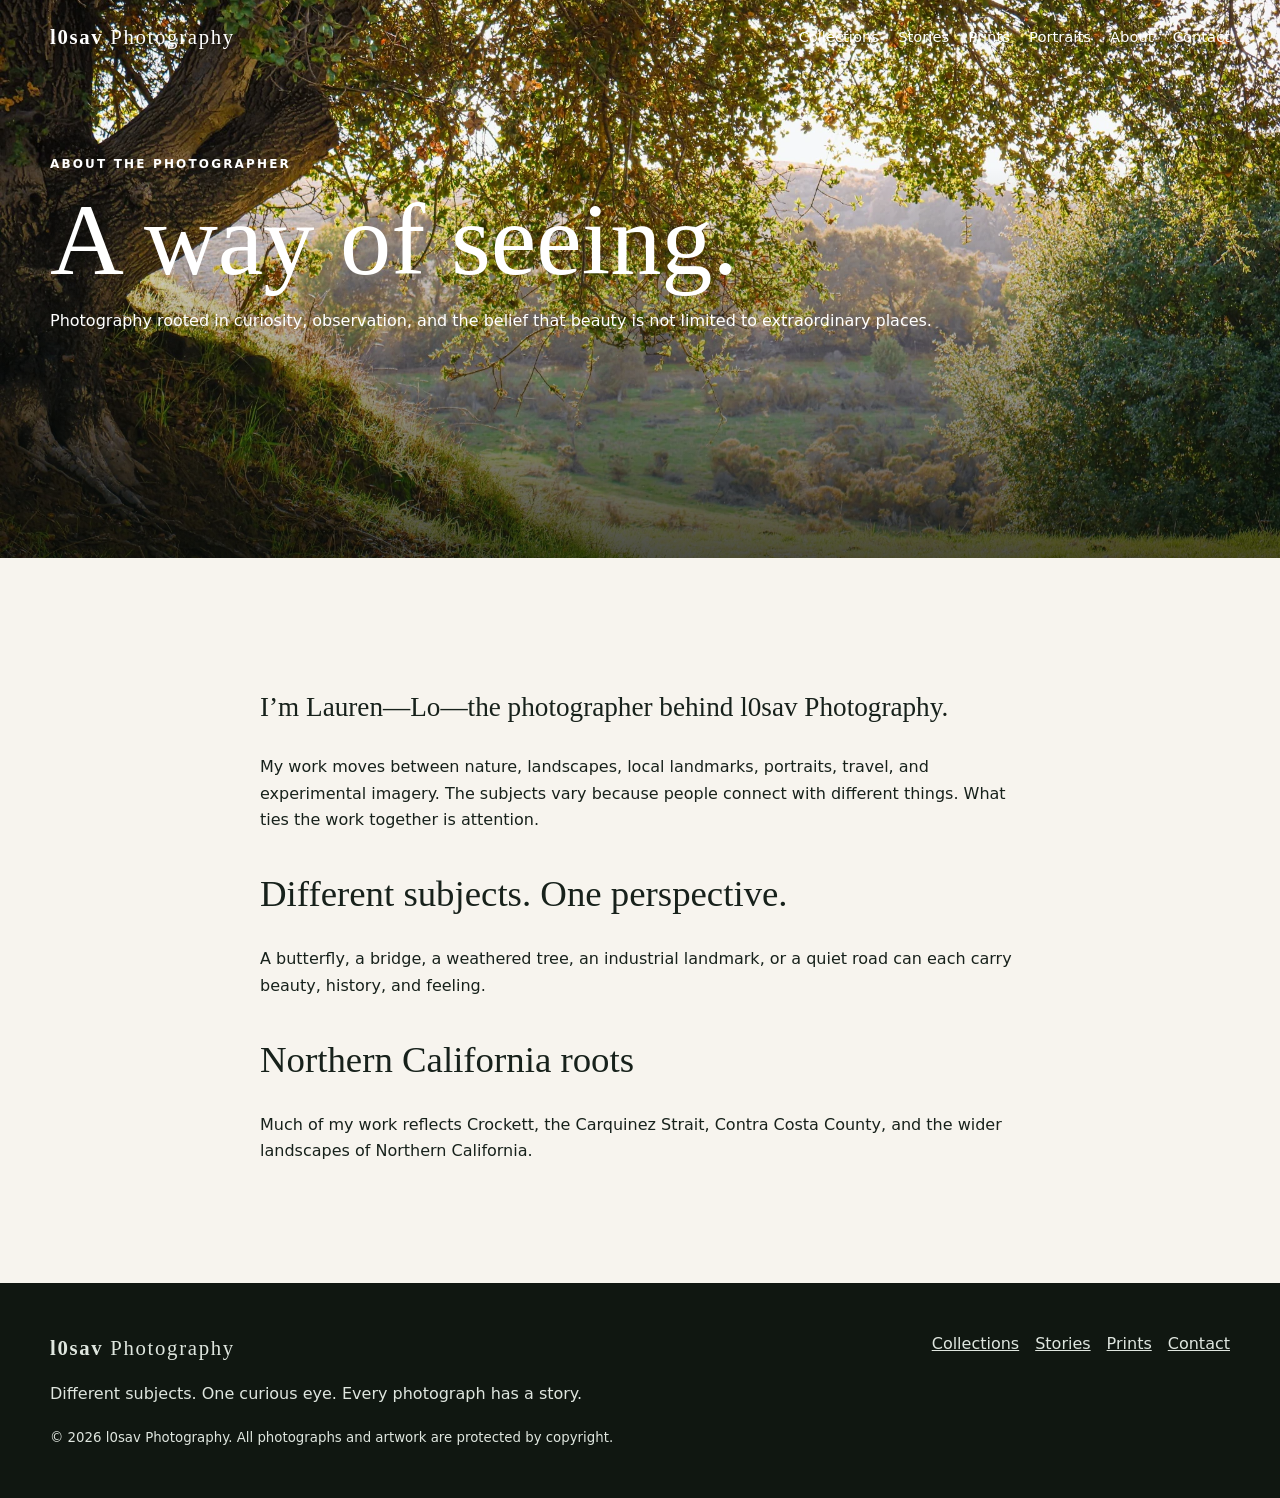
==== about.html @ 381ab1ba "Add files via upload" ====
<!doctype html><html lang="en"><head><meta charset="utf-8"><meta name="viewport" content="width=device-width,initial-scale=1"><title>About | l0sav Photography</title><meta name="description" content="About Lauren and the perspective behind l0sav Photography."><link rel="stylesheet" href="assets/css/style.css"></head><body><header class="site-header"><div class="container nav"><a class="brand" href="index.html"><strong>l0sav</strong> Photography</a><button class="menu-toggle" aria-expanded="false">Menu</button><nav class="nav-links"><a href="collections.html">Collections</a><a href="stories.html">Stories</a><a href="prints.html">Prints</a><a href="portraits.html">Portraits</a><a href="about.html">About</a><a href="contact.html">Contact</a></nav></div></header><main><section class="page-hero" style="background-image:url('assets/images/oak-meadow.webp')"><div class="container"><p class="eyebrow">About the photographer</p><h1>A way of seeing.</h1><p>Photography rooted in curiosity, observation, and the belief that beauty is not limited to extraordinary places.</p></div></section><section><article class="narrow prose reveal"><p class="lead">I’m Lauren—Lo—the photographer behind l0sav Photography.</p><p>My work moves between nature, landscapes, local landmarks, portraits, travel, and experimental imagery. The subjects vary because people connect with different things. What ties the work together is attention.</p><h2>Different subjects. One perspective.</h2><p>A butterfly, a bridge, a weathered tree, an industrial landmark, or a quiet road can each carry beauty, history, and feeling.</p><h2>Northern California roots</h2><p>Much of my work reflects Crockett, the Carquinez Strait, Contra Costa County, and the wider landscapes of Northern California.</p></article></section></main><footer class="site-footer"><div class="container footer-grid"><div><a class="brand" href="index.html"><strong>l0sav</strong> Photography</a><p>Different subjects. One curious eye. Every photograph has a story.</p><small>© 2026 l0sav Photography. All photographs and artwork are protected by copyright.</small></div><nav class="footer-links"><a href="collections.html">Collections</a><a href="stories.html">Stories</a><a href="prints.html">Prints</a><a href="contact.html">Contact</a></nav></div></footer><script src="assets/js/site.js"></script></body></html>
---- assets/css/style.css ----
:root{--ink:#17211b;--paper:#f7f4ee;--white:#fff;--forest:#284231;--muted:#687169;--serif:Georgia,"Times New Roman",serif;--sans:Inter,system-ui,sans-serif}*{box-sizing:border-box}html{scroll-behavior:smooth}body{margin:0;background:var(--paper);color:var(--ink);font-family:var(--sans);line-height:1.65}img{display:block;width:100%}a{color:inherit}.container{width:min(1180px,calc(100% - 2rem));margin:auto}.narrow{width:min(760px,calc(100% - 2rem));margin:auto}.site-header{position:fixed;inset:0 0 auto;z-index:30;color:#fff;transition:.25s}.site-header.scrolled{background:rgba(247,244,238,.95);color:var(--ink);box-shadow:0 1px 0 rgba(0,0,0,.12);backdrop-filter:blur(12px)}.nav{min-height:74px;display:flex;align-items:center;justify-content:space-between}.brand{text-decoration:none;font-family:var(--serif);font-size:1.3rem;letter-spacing:.08em}.nav-links{display:flex;gap:1.2rem}.nav-links a{text-decoration:none;font-size:.92rem}.menu-toggle{display:none}.hero{min-height:100svh;display:grid;align-items:end;color:white;background:linear-gradient(90deg,rgba(4,9,6,.68),rgba(4,9,6,.1)),url('../images/hero-butterfly.webp') 60% center/cover}.hero-content{padding:9rem 0 6rem;max-width:720px}.eyebrow{text-transform:uppercase;letter-spacing:.18em;font-size:.75rem;font-weight:700}.hero h1,.page-hero h1,.section-title{font-family:var(--serif);font-weight:500;line-height:1.03}.hero h1{font-size:clamp(3.4rem,8vw,7rem);margin:0}.hero p{font-size:clamp(1.05rem,2vw,1.35rem)}.button{display:inline-flex;padding:.8rem 1.15rem;border-radius:999px;text-decoration:none;font-weight:700;background:white;color:var(--ink);margin:.4rem .5rem .4rem 0}.button.secondary{background:transparent;color:white;border:1px solid rgba(255,255,255,.7)}.button.dark{background:var(--forest);color:white}section{padding:clamp(4rem,8vw,8rem) 0}.section-intro{display:grid;grid-template-columns:.8fr 1.2fr;gap:4rem}.section-title{font-size:clamp(2.4rem,5vw,4.8rem);margin:0}.lead{font-family:var(--serif);font-size:clamp(1.25rem,2.2vw,1.7rem);line-height:1.45}.muted{color:var(--muted)}.cards{display:grid;grid-template-columns:repeat(2,1fr);gap:1.2rem;margin-top:3rem}.card{position:relative;min-height:460px;overflow:hidden;border-radius:22px;color:white;text-decoration:none}.card img{height:100%;object-fit:cover;transition:.5s}.card:hover img{transform:scale(1.025)}.card:after{content:"";position:absolute;inset:0;background:linear-gradient(transparent 48%,rgba(5,10,7,.8))}.card-content{position:absolute;z-index:2;inset:auto 0 0;padding:1.5rem}.card h3{font:500 2rem var(--serif);margin:0}.story-feature{background:var(--forest);color:white}.story-layout{display:grid;grid-template-columns:1.1fr .9fr;gap:4rem;align-items:center}.story-image{overflow:hidden;border-radius:22px}.story-image img{aspect-ratio:4/3;object-fit:cover}.story-copy h2{font:500 clamp(2.8rem,5vw,5rem)/1.03 var(--serif);margin:.2rem 0 1rem}.mosaic{display:grid;grid-template-columns:1.2fr .8fr .8fr;grid-auto-rows:270px;gap:1rem;margin-top:3rem}.mosaic figure{margin:0;overflow:hidden;border-radius:18px}.mosaic figure:first-child{grid-row:span 2}.mosaic img{height:100%;object-fit:cover}.quote{text-align:center}.quote blockquote{font:500 clamp(2.2rem,5vw,5rem)/1.12 var(--serif);margin:auto;max-width:1000px}.cta{margin:0 auto 5rem;width:min(1180px,calc(100% - 2rem));border-radius:26px;padding:clamp(2rem,6vw,5rem);color:white;background:linear-gradient(90deg,rgba(10,20,14,.84),rgba(10,20,14,.25)),url('../images/forest-road.webp') center/cover}.cta h2{font:500 clamp(2.4rem,5vw,4.8rem)/1.05 var(--serif);margin:0;max-width:760px}.page-hero{min-height:62vh;display:grid;align-items:end;color:white;background-size:cover;background-position:center;position:relative}.page-hero:after{content:"";position:absolute;inset:0;background:linear-gradient(transparent 30%,rgba(5,10,7,.72))}.page-hero .container{position:relative;z-index:2;padding-bottom:4rem}.page-hero h1{font-size:clamp(3.5rem,8vw,7rem);margin:0}.collection-grid{display:grid;grid-template-columns:repeat(3,1fr);gap:1rem}.collection-grid figure{margin:0;border-radius:16px;overflow:hidden}.collection-grid img{aspect-ratio:4/3;height:100%;object-fit:cover}.prose h2{font:500 2.3rem/1.15 var(--serif);margin-top:2.5rem}.site-footer{background:#101711;color:#dfe6df;padding:3rem 0}.footer-grid{display:grid;grid-template-columns:1fr auto;gap:2rem}.footer-links{display:flex;gap:1rem;flex-wrap:wrap}.reveal{opacity:0;transform:translateY(22px);transition:.75s}.reveal.visible{opacity:1;transform:none}@media(max-width:820px){.menu-toggle{display:block;border:1px solid currentColor;background:transparent;color:inherit;border-radius:999px;padding:.5rem .75rem}.nav-links{display:none;position:absolute;top:66px;left:1rem;right:1rem;background:var(--paper);color:var(--ink);padding:1rem;border-radius:16px;flex-direction:column}.nav-links.open{display:flex}.section-intro,.story-layout{grid-template-columns:1fr;gap:2rem}.cards{grid-template-columns:1fr}.mosaic{grid-template-columns:1fr 1fr}.mosaic figure:first-child{grid-column:1/-1;grid-row:auto}.collection-grid{grid-template-columns:1fr 1fr}.footer-grid{grid-template-columns:1fr}}@media(max-width:560px){.mosaic,.collection-grid{grid-template-columns:1fr}.hero{background-position:64% center}}@media(prefers-reduced-motion:reduce){*{scroll-behavior:auto!important;transition:none!important}.reveal{opacity:1;transform:none}}
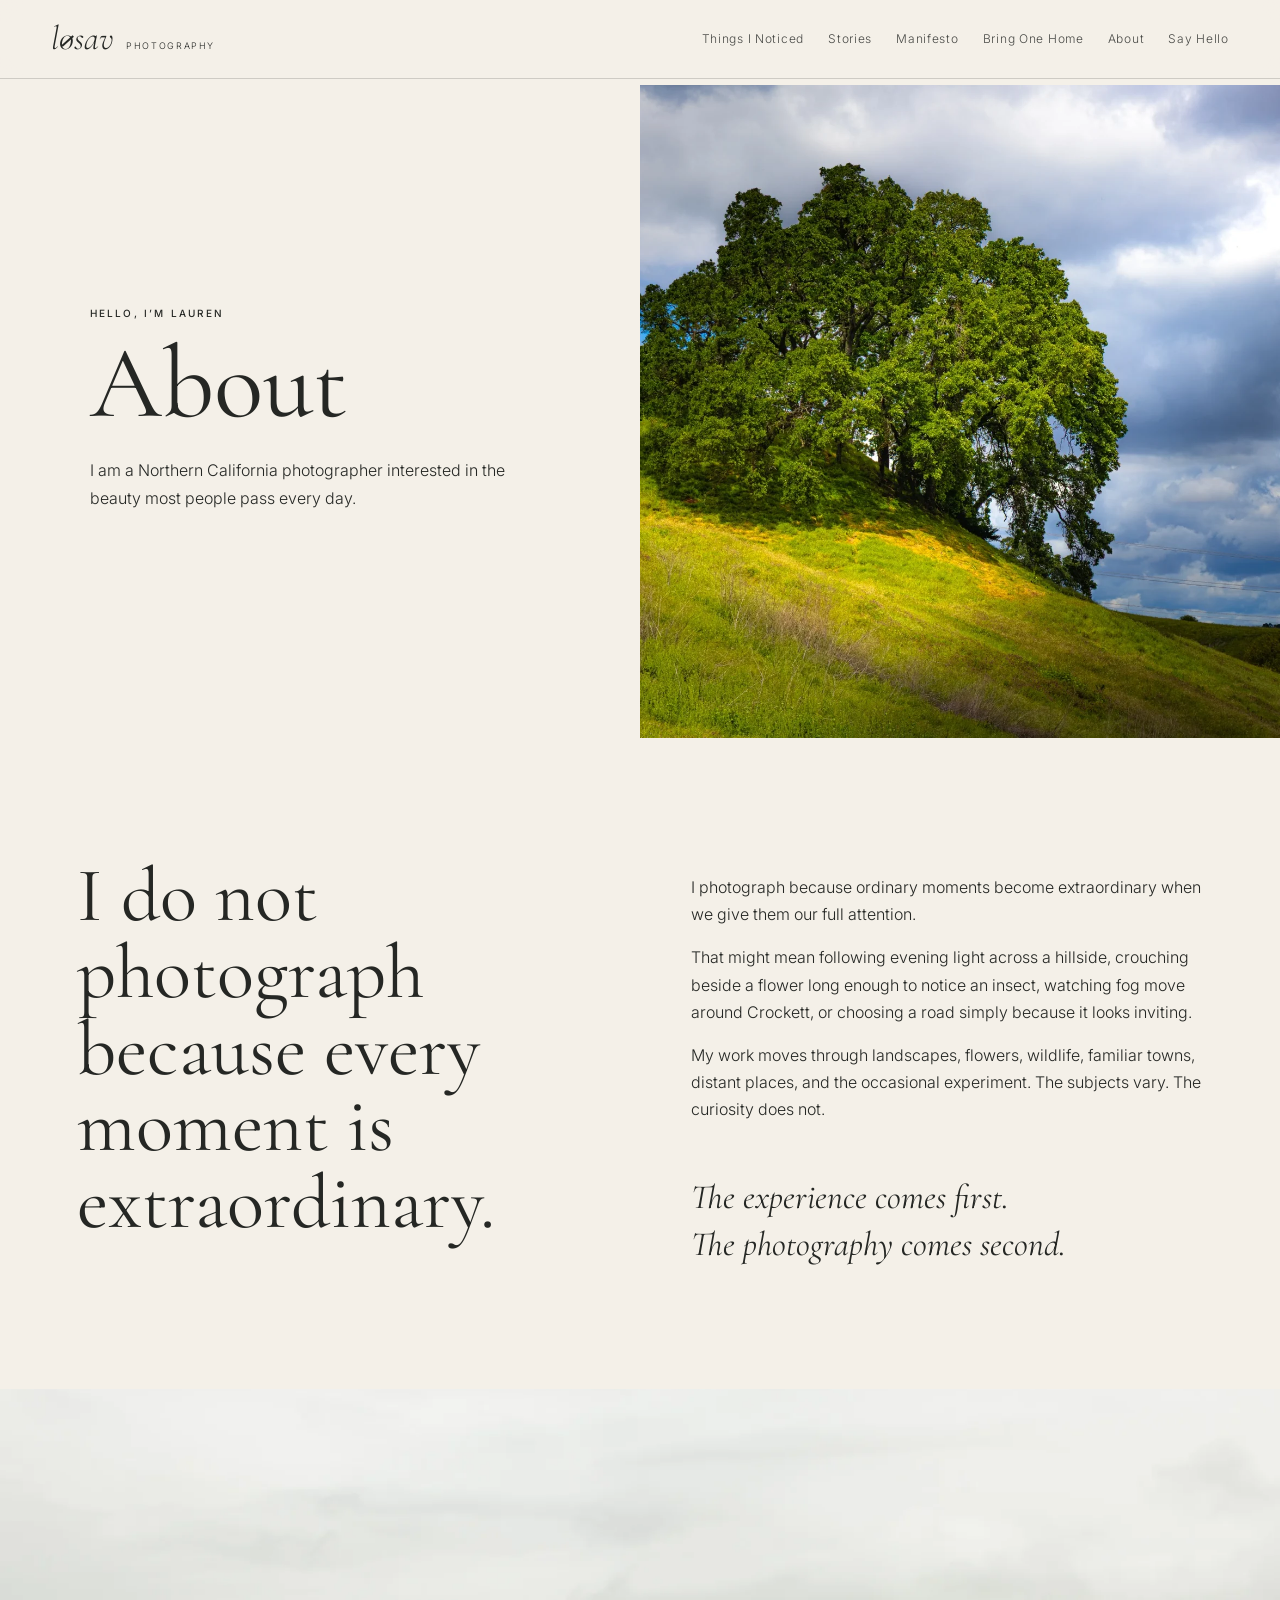
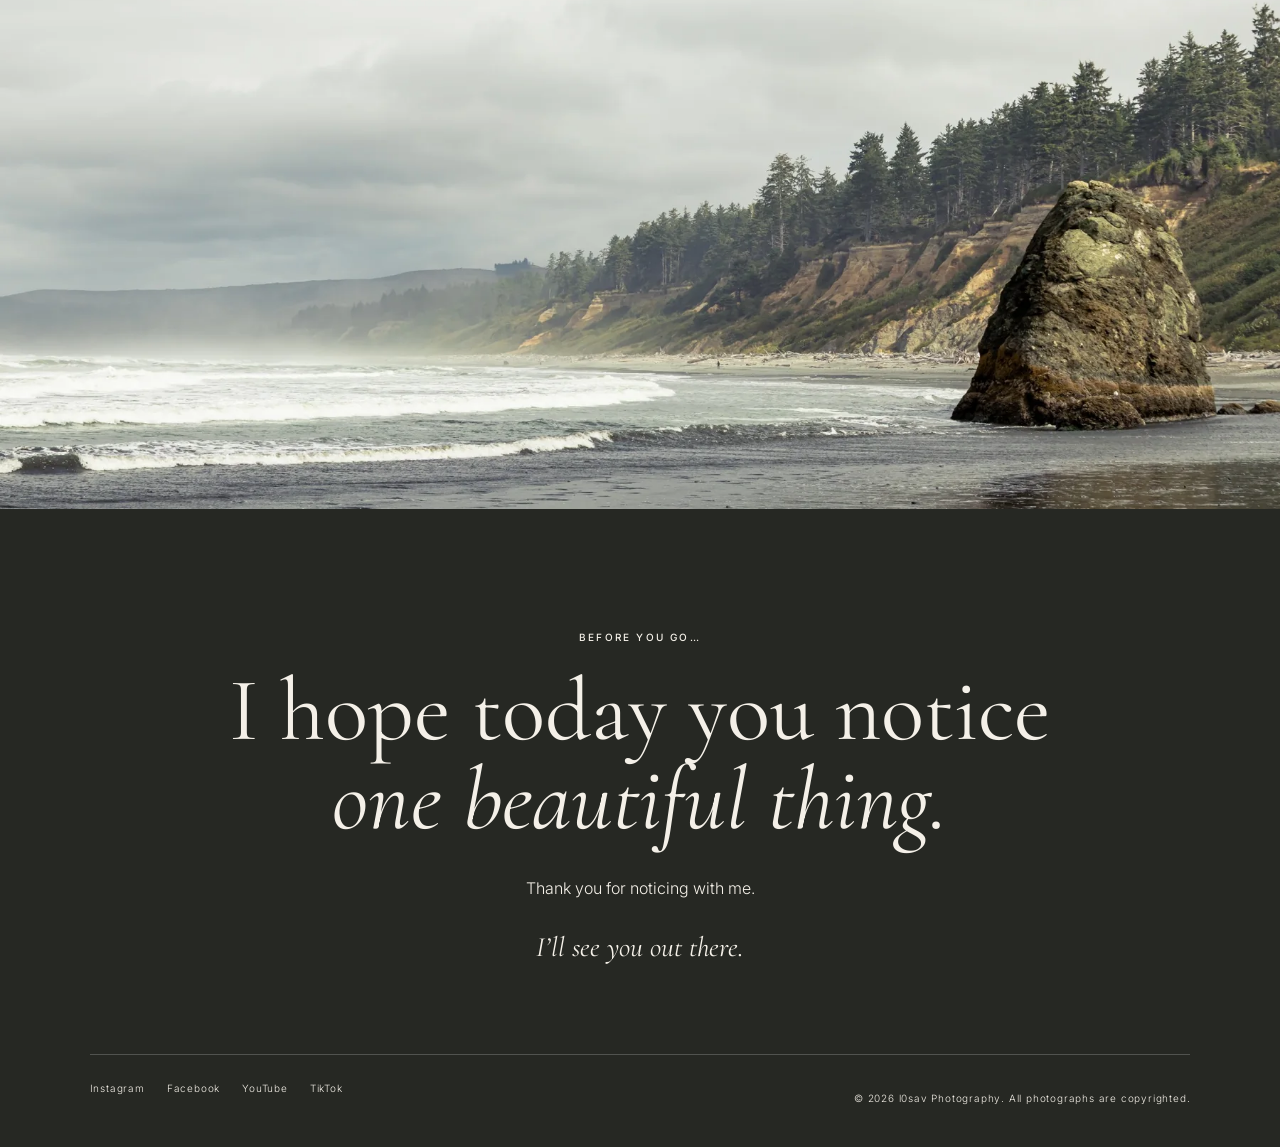
==== commit 80f2eb1a: "Version 2 — Quiet Wonder redesign" ====
--- a/about.html
+++ b/about.html
@@ -1 +1,78 @@
-<!doctype html><html lang="en"><head><meta charset="utf-8"><meta name="viewport" content="width=device-width,initial-scale=1"><title>About | l0sav Photography</title><meta name="description" content="About Lauren and the perspective behind l0sav Photography."><link rel="stylesheet" href="assets/css/style.css"></head><body><header class="site-header"><div class="container nav"><a class="brand" href="index.html"><strong>l0sav</strong> Photography</a><button class="menu-toggle" aria-expanded="false">Menu</button><nav class="nav-links"><a href="collections.html">Collections</a><a href="stories.html">Stories</a><a href="prints.html">Prints</a><a href="portraits.html">Portraits</a><a href="about.html">About</a><a href="contact.html">Contact</a></nav></div></header><main><section class="page-hero" style="background-image:url('assets/images/oak-meadow.webp')"><div class="container"><p class="eyebrow">About the photographer</p><h1>A way of seeing.</h1><p>Photography rooted in curiosity, observation, and the belief that beauty is not limited to extraordinary places.</p></div></section><section><article class="narrow prose reveal"><p class="lead">I’m Lauren—Lo—the photographer behind l0sav Photography.</p><p>My work moves between nature, landscapes, local landmarks, portraits, travel, and experimental imagery. The subjects vary because people connect with different things. What ties the work together is attention.</p><h2>Different subjects. One perspective.</h2><p>A butterfly, a bridge, a weathered tree, an industrial landmark, or a quiet road can each carry beauty, history, and feeling.</p><h2>Northern California roots</h2><p>Much of my work reflects Crockett, the Carquinez Strait, Contra Costa County, and the wider landscapes of Northern California.</p></article></section></main><footer class="site-footer"><div class="container footer-grid"><div><a class="brand" href="index.html"><strong>l0sav</strong> Photography</a><p>Different subjects. One curious eye. Every photograph has a story.</p><small>© 2026 l0sav Photography. All photographs and artwork are protected by copyright.</small></div><nav class="footer-links"><a href="collections.html">Collections</a><a href="stories.html">Stories</a><a href="prints.html">Prints</a><a href="contact.html">Contact</a></nav></div></footer><script src="assets/js/site.js"></script></body></html>+<!doctype html>
+<html lang="en">
+<head>
+  <meta charset="utf-8">
+  <meta name="viewport" content="width=device-width, initial-scale=1">
+  <title>About Lauren | l0sav Photography</title>
+  <meta name="description" content="About Northern California photographer Lauren Savignano and the philosophy behind l0sav Photography.">
+  <meta name="theme-color" content="#f4f0e8">
+  <link rel="stylesheet" href="assets/style.css">
+  <script defer src="assets/site.js"></script>
+</head>
+<body class="">
+
+<header class="site-header" data-header>
+  <a class="brand" href="index.html" aria-label="l0sav Photography home">
+    <span class="brand-mark">l<span class="zero">0</span>sav</span>
+    <span class="brand-sub">Photography</span>
+  </a>
+  <button class="menu-button" data-menu-button aria-label="Open navigation" aria-expanded="false">
+    <span></span><span></span>
+  </button>
+  <nav class="site-nav" data-menu>
+    <a href="things.html">Things I Noticed</a>
+    <a href="stories.html">Stories</a>
+    <a href="manifesto.html">Manifesto</a>
+    <a href="prints.html">Bring One Home</a>
+    <a href="about.html">About</a>
+    <a href="contact.html">Say Hello</a>
+  </nav>
+</header>
+
+<main>
+
+<section class="page-hero">
+  <div>
+    <p class="eyebrow">Hello, I’m Lauren</p>
+    <h1>About</h1>
+    <p>I am a Northern California photographer interested in the beauty most people pass every day.</p>
+  </div>
+  <img src="assets/images/oak-hillside.webp" alt="A large green oak tree on a California hillside">
+</section>
+<section class="about-copy section-pad reveal">
+  <div>
+    <h2>I do not photograph because every moment is extraordinary.</h2>
+  </div>
+  <div>
+    <p>I photograph because ordinary moments become extraordinary when we give them our full attention.</p>
+    <p>That might mean following evening light across a hillside, crouching beside a flower long enough to notice an insect, watching fog move around Crockett, or choosing a road simply because it looks inviting.</p>
+    <p>My work moves through landscapes, flowers, wildlife, familiar towns, distant places, and the occasional experiment. The subjects vary. The curiosity does not.</p>
+    <blockquote>The experience comes first.<br>The photography comes second.</blockquote>
+  </div>
+</section>
+<section class="wide-image reveal">
+  <img src="assets/images/quiet-coast.webp" alt="A quiet gray coastline with a solitary sea stack">
+</section>
+
+</main>
+
+<footer class="site-footer">
+  <div class="footer-invitation">
+    <p class="eyebrow">Before you go…</p>
+    <h2>I hope today you notice<br><em>one beautiful thing.</em></h2>
+    <p>Thank you for noticing with me.</p>
+    <p class="farewell">I’ll see you out there.</p>
+  </div>
+  <div class="footer-meta">
+    <div class="social-links" aria-label="Social media">
+      <a href="https://www.instagram.com/l0sav" target="_blank" rel="noopener">Instagram</a>
+      <a href="https://www.facebook.com/profile.php?id=100092620043618" target="_blank" rel="noopener">Facebook</a>
+      <a href="https://www.youtube.com/@l0sav" target="_blank" rel="noopener">YouTube</a>
+      <a href="https://www.tiktok.com/@l0_sav" target="_blank" rel="noopener">TikTok</a>
+    </div>
+    <p>© 2026 l0sav Photography. All photographs are copyrighted.</p>
+  </div>
+</footer>
+
+</body>
+</html>
--- a/assets/style.css
+++ b/assets/style.css
@@ -0,0 +1,34 @@
+
+@import url('https://fonts.googleapis.com/css2?family=Cormorant+Garamond:ital,wght@0,400;0,500;1,400&family=Inter:wght@300;400;500&display=swap');
+
+:root{
+  --paper:#f4f0e8; --ink:#252724; --muted:#6d706a; --line:rgba(37,39,36,.18);
+  --serif:"Cormorant Garamond",Georgia,serif; --sans:"Inter",Arial,sans-serif;
+}
+*{box-sizing:border-box} html{scroll-behavior:smooth} body{margin:0;background:var(--paper);color:var(--ink);font-family:var(--sans);font-weight:300;line-height:1.7}
+img{display:block;width:100%;height:auto} a{color:inherit;text-decoration:none} main{overflow:hidden}
+.site-header{position:fixed;z-index:20;top:0;left:0;width:100%;display:flex;align-items:center;justify-content:space-between;padding:22px 4vw;color:#fff;transition:.4s ease}
+.site-header.scrolled,.body-light .site-header{background:rgba(244,240,232,.94);color:var(--ink);backdrop-filter:blur(12px);box-shadow:0 1px 0 var(--line)}
+.brand{display:flex;align-items:baseline;gap:12px;z-index:2}.brand-mark{font-family:var(--serif);font-style:italic;font-size:34px;line-height:1}.brand-sub{text-transform:uppercase;letter-spacing:.18em;font-size:9px}
+.zero{position:relative;display:inline-block}.zero:after{content:"";position:absolute;left:1px;right:-1px;top:52%;height:1.5px;background:currentColor;transform:rotate(-42deg);transform-origin:center}
+.site-nav{display:flex;gap:24px;font-size:12px;letter-spacing:.06em}.site-nav a{opacity:.82}.site-nav a:hover{opacity:1}
+.menu-button{display:none;background:none;border:0;color:inherit;width:40px;height:40px;z-index:3}.menu-button span{display:block;height:1px;background:currentColor;margin:7px 0}
+.hero{height:100svh;min-height:680px;position:relative;color:#fff}.hero>img{height:100%;object-fit:cover}.hero-shade{position:absolute;inset:0;background:linear-gradient(90deg,rgba(0,0,0,.46),rgba(0,0,0,.08) 65%),linear-gradient(0deg,rgba(0,0,0,.30),transparent 45%)}
+.hero-copy{position:absolute;left:7vw;bottom:10vh;max-width:900px}.arrival,.eyebrow{text-transform:uppercase;letter-spacing:.22em;font-size:10px;font-weight:500}.hero h1{font:400 clamp(50px,7vw,104px)/.95 var(--serif);margin:20px 0 38px}.hero h1 span{display:block}.hero h1 span+span{font-style:italic;margin-left:8vw}
+.text-link{display:inline-flex;gap:14px;align-items:center;border-bottom:1px solid currentColor;padding-bottom:6px;font-size:12px;letter-spacing:.08em}.text-link.light{color:#fff}
+.section-pad{padding:120px max(6vw,24px)}.intro{max-width:980px;margin:auto;text-align:center}.intro h2,.home-contact h2,.season h2,.print-info h2,.local-events h2{font:400 clamp(44px,6vw,78px)/1 var(--serif);margin:18px 0}.lead{font:italic 400 26px/1.5 var(--serif)}
+.intro>p:last-child{max-width:710px;margin:30px auto 0}
+.feature-grid{display:grid;grid-template-columns:1.25fr 1fr;grid-template-rows:400px 400px;gap:18px}.feature-card{position:relative;overflow:hidden}.feature-card.tall{grid-row:1/3}.feature-card img{height:100%;object-fit:cover;transition:transform 1s ease}.feature-card:hover img{transform:scale(1.025)}.feature-card:after{content:"";position:absolute;inset:0;background:linear-gradient(0deg,rgba(0,0,0,.52),transparent 55%)}.feature-label{position:absolute;z-index:1;left:28px;bottom:25px;color:#fff;font:400 32px/1.05 var(--serif)}.feature-label small{font:500 9px/1 var(--sans);letter-spacing:.2em;text-transform:uppercase;display:block;margin-bottom:10px}
+.season{display:grid;grid-template-columns:1fr 1fr;gap:7vw;align-items:center}.season img{aspect-ratio:4/5;object-fit:cover}.philosophy-strip{padding:150px 7vw;background:#262823;color:#f4f0e8;text-align:center}.philosophy-strip blockquote{font:400 clamp(48px,7vw,92px)/1.05 var(--serif);margin:0}.philosophy-strip em{font-weight:400}.home-contact{text-align:center;max-width:1050px;margin:auto}.button-row{display:flex;justify-content:center;gap:12px;margin-top:35px}.button{display:inline-block;background:var(--ink);color:var(--paper);padding:14px 22px;font-size:11px;letter-spacing:.11em;text-transform:uppercase;border:1px solid var(--ink)}.button.ghost{background:transparent;color:var(--ink)}
+.page-hero{min-height:82svh;display:grid;grid-template-columns:1fr 1fr;padding-top:85px}.page-hero>div{padding:10vw 7vw;align-self:center}.page-hero>img{height:100%;object-fit:cover}.page-hero h1,.manifesto-hero h1,.contact-intro h1{font:400 clamp(64px,8vw,118px)/.85 var(--serif);margin:18px 0 30px}.page-hero p{max-width:600px}.page-hero.compact{display:block;min-height:auto;padding:190px 7vw 70px}.page-hero.compact>div{padding:0;max-width:900px}
+.masonry{columns:3 320px;column-gap:18px}.photo-card{break-inside:avoid;margin:0 0 30px}.photo-card img{max-height:720px;object-fit:cover}.photo-card figcaption{padding:15px 0 10px;display:flex;justify-content:space-between;gap:20px;border-bottom:1px solid var(--line)}.photo-card strong{font:500 24px var(--serif)}.photo-card span{font-size:11px;color:var(--muted);max-width:180px}
+.story-list{display:flex;flex-direction:column;gap:130px}.story{display:grid;grid-template-columns:1.25fr 1fr;gap:7vw;align-items:center}.story.reverse{grid-template-columns:1fr 1.25fr}.story.reverse img{order:2}.story h2{font:400 clamp(42px,5vw,70px)/1 var(--serif);margin:15px 0}.story img{max-height:700px;object-fit:cover}
+.manifesto-hero{height:72svh;position:relative;color:#fff}.manifesto-hero img{height:100%;object-fit:cover}.manifesto-hero:after{content:"";position:absolute;inset:0;background:rgba(0,0,0,.35)}.manifesto-hero>div{position:absolute;z-index:1;left:7vw;bottom:9vh}.manifesto-copy{max-width:850px;margin:auto}.manifesto-copy p{font:400 30px/1.45 var(--serif);margin:0 0 34px}.manifesto-copy .dropcap:first-letter{font-size:110px;float:left;line-height:.72;margin:16px 12px 0 0}.manifesto-copy blockquote{font:italic 400 48px/1.2 var(--serif);text-align:center;margin:100px 0 0}.gentle{background:#dfe3d7}.gentle ul{list-style:none;padding:0;margin:40px 0 0;max-width:900px}.gentle li{font:400 clamp(30px,4vw,55px)/1.3 var(--serif);padding:18px 0;border-bottom:1px solid var(--line)}
+.print-info,.about-copy{display:grid;grid-template-columns:1fr 1fr;gap:8vw}.print-triptych{display:grid;grid-template-columns:1fr 1fr 1fr;gap:15px}.print-triptych img{height:500px;object-fit:cover}.local-events{max-width:1000px}
+.about-copy h2{font:400 clamp(46px,6vw,82px)/1 var(--serif);margin:0}.about-copy blockquote{font:italic 400 34px/1.4 var(--serif);margin:50px 0 0}.wide-image img{height:80svh;object-fit:cover}
+.contact-page{padding-top:190px;display:grid;grid-template-columns:1.2fr .8fr;gap:8vw}.contact-intro{grid-column:1}.email-link{font:400 clamp(25px,4vw,48px) var(--serif);border-bottom:1px solid}.contact-photo{grid-column:2;grid-row:1/3}.contact-photo img{height:800px;object-fit:cover}.contact-social{max-width:760px}.contact-social a{display:flex;justify-content:space-between;font:400 30px var(--serif);padding:18px 0;border-bottom:1px solid var(--line)}
+.site-footer{background:#262823;color:#f4f0e8;padding:110px 7vw 30px}.footer-invitation{text-align:center}.footer-invitation h2{font:400 clamp(48px,7vw,92px)/1 var(--serif);margin:20px 0 30px}.farewell{font:italic 400 28px var(--serif)}.footer-meta{border-top:1px solid rgba(255,255,255,.2);margin-top:90px;padding-top:25px;display:flex;justify-content:space-between;gap:30px;font-size:10px;letter-spacing:.08em}.social-links{display:flex;gap:22px}
+.reveal{opacity:0;transform:translateY(24px);transition:opacity .9s ease,transform .9s ease}.reveal.visible{opacity:1;transform:none}
+@media(max-width:900px){
+ .site-header{padding:18px 20px}.menu-button{display:block}.site-nav{position:fixed;inset:0;background:var(--paper);color:var(--ink);display:flex;flex-direction:column;justify-content:center;align-items:center;font:400 36px var(--serif);transform:translateY(-100%);transition:.45s ease}.site-nav.open{transform:none}.feature-grid,.season,.page-hero,.story,.story.reverse,.print-info,.about-copy,.contact-page{grid-template-columns:1fr}.feature-grid{grid-template-rows:520px 350px 350px}.feature-card.tall{grid-row:auto}.page-hero>div{padding:145px 24px 80px}.page-hero>img{height:65svh}.story.reverse img{order:0}.section-pad{padding:85px 24px}.print-triptych{grid-template-columns:1fr}.print-triptych img{height:420px}.contact-photo{grid-column:auto;grid-row:auto}.contact-photo img{height:550px}.footer-meta{flex-direction:column}.hero-copy{left:24px;right:24px}.hero h1 span+span{margin-left:0}.masonry{columns:1}.photo-card figcaption{display:block}.photo-card span{display:block;margin-top:6px;max-width:none}
+}
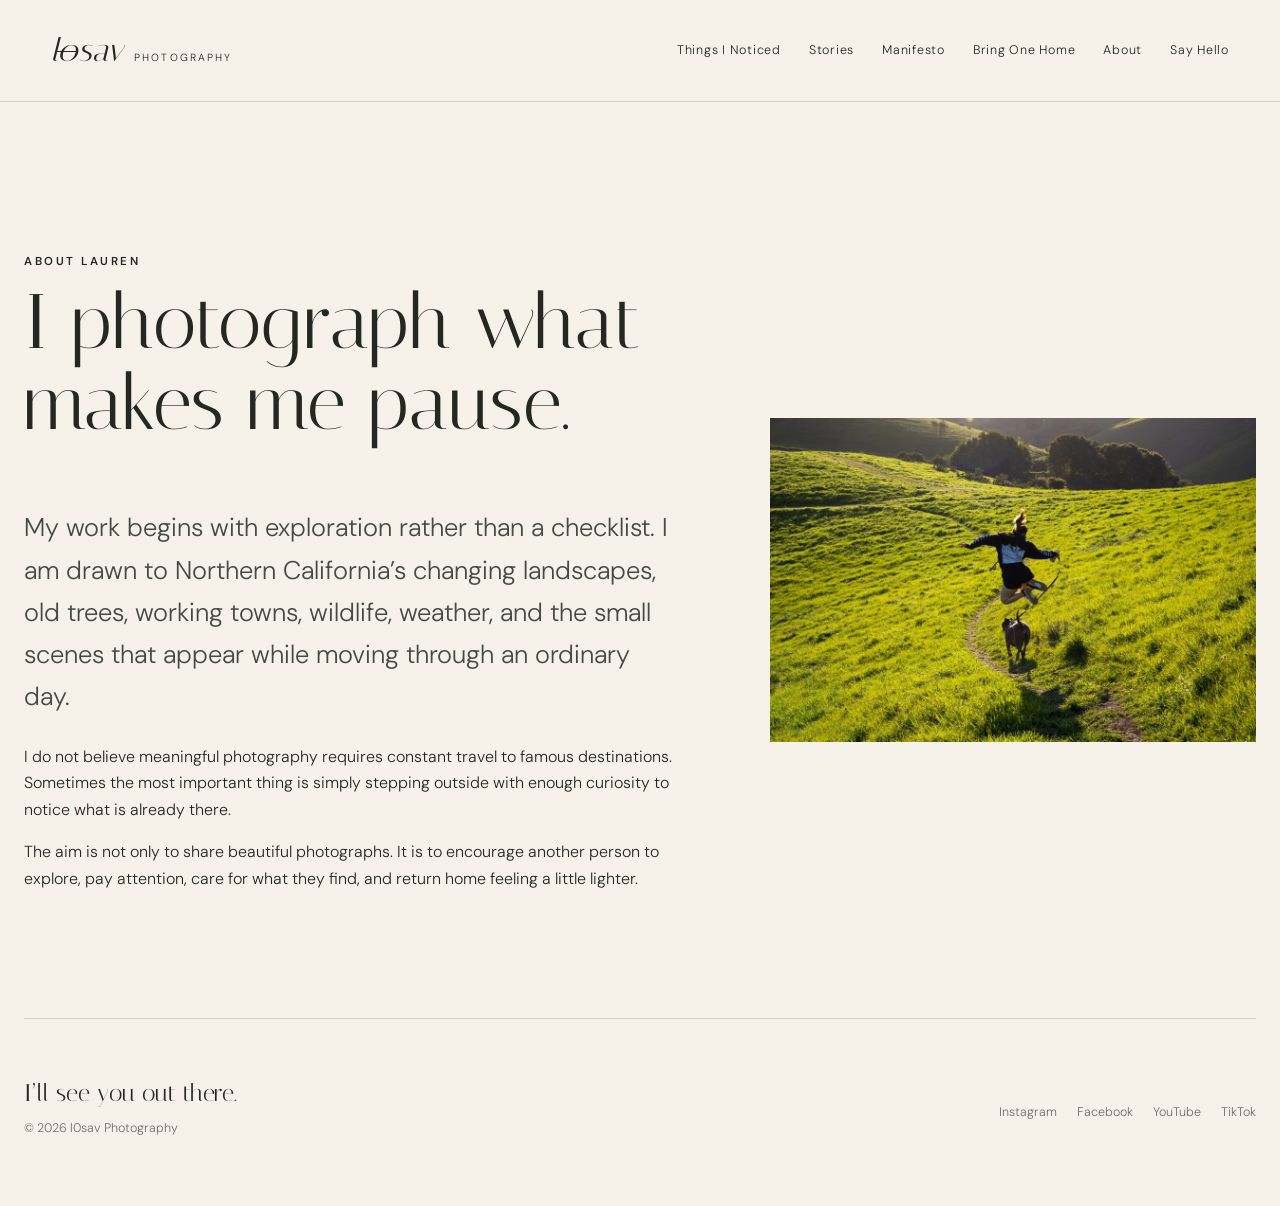
==== commit 9ce25c3c: "Edition One — The Art of Noticing" ====
--- a/about.html
+++ b/about.html
@@ -4,12 +4,26 @@
   <meta charset="utf-8">
   <meta name="viewport" content="width=device-width, initial-scale=1">
   <title>About Lauren | l0sav Photography</title>
-  <meta name="description" content="About Northern California photographer Lauren Savignano and the philosophy behind l0sav Photography.">
-  <meta name="theme-color" content="#f4f0e8">
+  <meta name="description" content="Meet Lauren, the photographer behind l0sav Photography and The Art of Noticing.">
+  <meta name="theme-color" content="#f5f1e9">
+  <link rel="canonical" href="https://l0sav-photography.pages.dev/about.html">
+  <meta property="og:title" content="About Lauren | l0sav Photography">
+  <meta property="og:description" content="Meet Lauren, the photographer behind l0sav Photography and The Art of Noticing.">
+  <meta property="og:type" content="website">
+  <meta property="og:url" content="https://l0sav-photography.pages.dev/about.html">
+  <meta property="og:image" content="https://l0sav-photography.pages.dev/assets/images/hero-fog-bridge.webp">
   <link rel="stylesheet" href="assets/style.css">
+  <!-- Google tag (gtag.js) -->
+<script async src="https://www.googletagmanager.com/gtag/js?id=G-Z0NKE904WG"></script>
+<script>
+  window.dataLayer = window.dataLayer || [];
+  function gtag(){dataLayer.push(arguments);}
+  gtag('js', new Date());
+  gtag('config', 'G-Z0NKE904WG');
+</script>
   <script defer src="assets/site.js"></script>
 </head>
-<body class="">
+<body>
 
 <header class="site-header" data-header>
   <a class="brand" href="index.html" aria-label="l0sav Photography home">
@@ -19,7 +33,7 @@
   <button class="menu-button" data-menu-button aria-label="Open navigation" aria-expanded="false">
     <span></span><span></span>
   </button>
-  <nav class="site-nav" data-menu>
+  <nav class="site-nav" data-menu aria-label="Primary navigation">
     <a href="things.html">Things I Noticed</a>
     <a href="stories.html">Stories</a>
     <a href="manifesto.html">Manifesto</a>
@@ -30,49 +44,23 @@
 </header>
 
 <main>
-
-<section class="page-hero">
-  <div>
-    <p class="eyebrow">Hello, I’m Lauren</p>
-    <h1>About</h1>
-    <p>I am a Northern California photographer interested in the beauty most people pass every day.</p>
-  </div>
-  <img src="assets/images/oak-hillside.webp" alt="A large green oak tree on a California hillside">
+<section class="about-grid section-pad">
+ <div><p class="eyebrow">About Lauren</p><h1>I photograph what makes me pause.</h1><p class="lead">My work begins with exploration rather than a checklist. I am drawn to Northern California’s changing landscapes, old trees, working towns, wildlife, weather, and the small scenes that appear while moving through an ordinary day.</p><p>I do not believe meaningful photography requires constant travel to famous destinations. Sometimes the most important thing is simply stepping outside with enough curiosity to notice what is already there.</p><p>The aim is not only to share beautiful photographs. It is to encourage another person to explore, pay attention, care for what they find, and return home feeling a little lighter.</p></div>
+ <img src="assets/images/jumping-hills.webp" alt="A person joyfully jumping on a sunlit green trail with a dog">
 </section>
-<section class="about-copy section-pad reveal">
-  <div>
-    <h2>I do not photograph because every moment is extraordinary.</h2>
-  </div>
-  <div>
-    <p>I photograph because ordinary moments become extraordinary when we give them our full attention.</p>
-    <p>That might mean following evening light across a hillside, crouching beside a flower long enough to notice an insect, watching fog move around Crockett, or choosing a road simply because it looks inviting.</p>
-    <p>My work moves through landscapes, flowers, wildlife, familiar towns, distant places, and the occasional experiment. The subjects vary. The curiosity does not.</p>
-    <blockquote>The experience comes first.<br>The photography comes second.</blockquote>
-  </div>
-</section>
-<section class="wide-image reveal">
-  <img src="assets/images/quiet-coast.webp" alt="A quiet gray coastline with a solitary sea stack">
-</section>
-
 </main>
 
 <footer class="site-footer">
-  <div class="footer-invitation">
-    <p class="eyebrow">Before you go…</p>
-    <h2>I hope today you notice<br><em>one beautiful thing.</em></h2>
-    <p>Thank you for noticing with me.</p>
-    <p class="farewell">I’ll see you out there.</p>
+  <div>
+    <p class="footer-signoff">I’ll see you out there.</p>
+    <p>© 2026 l0sav Photography</p>
   </div>
-  <div class="footer-meta">
-    <div class="social-links" aria-label="Social media">
-      <a href="https://www.instagram.com/l0sav" target="_blank" rel="noopener">Instagram</a>
-      <a href="https://www.facebook.com/profile.php?id=100092620043618" target="_blank" rel="noopener">Facebook</a>
-      <a href="https://www.youtube.com/@l0sav" target="_blank" rel="noopener">YouTube</a>
-      <a href="https://www.tiktok.com/@l0_sav" target="_blank" rel="noopener">TikTok</a>
-    </div>
-    <p>© 2026 l0sav Photography. All photographs are copyrighted.</p>
+  <div class="socials" aria-label="Social media">
+    <a href="https://www.instagram.com/l0sav" target="_blank" rel="noopener">Instagram</a>
+    <a href="https://www.facebook.com/profile.php?id=100092620043618" target="_blank" rel="noopener">Facebook</a>
+    <a href="https://www.youtube.com/@l0sav" target="_blank" rel="noopener">YouTube</a>
+    <a href="https://www.tiktok.com/@l0_sav" target="_blank" rel="noopener">TikTok</a>
   </div>
 </footer>
 
-</body>
-</html>+</body></html>
--- a/assets/style.css
+++ b/assets/style.css
@@ -1,34 +1,12 @@
 
-@import url('https://fonts.googleapis.com/css2?family=Cormorant+Garamond:ital,wght@0,400;0,500;1,400&family=Inter:wght@300;400;500&display=swap');
+@import url('https://fonts.googleapis.com/css2?family=DM+Sans:wght@300;400;500;600&family=Italiana&display=swap');
 
-:root{
-  --paper:#f4f0e8; --ink:#252724; --muted:#6d706a; --line:rgba(37,39,36,.18);
-  --serif:"Cormorant Garamond",Georgia,serif; --sans:"Inter",Arial,sans-serif;
+:root{--paper:#f6f2ea;--ink:#242722;--muted:#6d716a;--line:rgba(36,39,34,.16);--max:1380px}
+*{box-sizing:border-box}html{scroll-behavior:smooth}body{margin:0;background:var(--paper);color:var(--ink);font-family:"DM Sans",sans-serif;font-weight:300;line-height:1.65}img{display:block;width:100%}a{color:inherit;text-decoration:none}h1,h2,h3,p{margin-top:0}h1,h2,h3{font-family:"Italiana",serif;font-weight:400;line-height:1.05}h1{font-size:clamp(3.4rem,8vw,8rem)}h2{font-size:clamp(2.3rem,5vw,5rem)}h3{font-size:clamp(1.5rem,2.5vw,2.5rem)}.section-pad{width:min(var(--max),calc(100% - 48px));margin:auto;padding:110px 0}.eyebrow,.arrival{font-size:.72rem;font-weight:600;letter-spacing:.22em;text-transform:uppercase}.lead{font-size:clamp(1.25rem,2vw,1.75rem);max-width:850px;color:#454a43}.site-header{position:fixed;z-index:30;top:0;left:0;width:100%;display:flex;align-items:center;justify-content:space-between;padding:24px 4vw;color:#fff;transition:.3s}.site-header.scrolled,.site-header.menu-open{background:rgba(246,242,234,.96);color:var(--ink);box-shadow:0 1px 0 var(--line);backdrop-filter:blur(12px)}body:not(.home) .site-header{position:sticky;background:var(--paper);color:var(--ink);border-bottom:1px solid var(--line)}.brand{display:flex;align-items:baseline;gap:12px}.brand-mark{font-family:"Italiana",serif;font-size:2rem;font-style:italic}.zero{text-decoration:line-through;text-decoration-thickness:1px}.brand-sub{font-size:.65rem;letter-spacing:.2em;text-transform:uppercase}.site-nav{display:flex;gap:28px;font-size:.78rem;letter-spacing:.06em}.site-nav a{position:relative}.site-nav a:after{content:"";position:absolute;left:0;right:100%;bottom:-6px;height:1px;background:currentColor;transition:.25s}.site-nav a:hover:after{right:0}.menu-button{display:none;border:0;background:none;color:inherit;width:40px;height:40px;padding:8px}.menu-button span{display:block;height:1px;background:currentColor;margin:8px 0}.hero{position:relative;height:100svh;min-height:700px;overflow:hidden;color:#fff}.hero>img{height:100%;object-fit:cover}.hero-shade{position:absolute;inset:0;background:linear-gradient(90deg,rgba(10,16,19,.62),rgba(10,16,19,.1) 62%,rgba(10,16,19,.22))}.hero-copy{position:absolute;left:6vw;bottom:9vh;max-width:980px}.hero-copy h1{font-size:clamp(3.2rem,7vw,7.2rem);margin:20px 0 40px}.hero-copy h1 span{display:block}.hero-copy h1 span+span{margin-left:8vw;font-style:italic}.text-link{display:inline-flex;gap:18px;align-items:center;border-bottom:1px solid;padding-bottom:8px;font-size:.82rem;letter-spacing:.08em}.intro{text-align:center}.intro h2{max-width:1000px;margin:0 auto 30px}.intro .lead{margin:auto}.feature-grid{display:grid;grid-template-columns:1fr 1fr;gap:36px}.feature-card{background:#fff;overflow:hidden}.feature-card img{height:570px;object-fit:cover;transition:transform .7s cubic-bezier(.2,.7,.2,1)}.feature-card:hover img{transform:scale(1.045)}.feature-card div{padding:36px}.feature-card h3{margin:8px 0 12px}.wide-story{display:grid;grid-template-columns:1.2fr .8fr;min-height:760px;background:#ded8cc}.wide-story>img{height:100%;object-fit:cover}.wide-story-copy{padding:8vw 6vw;align-self:center}.wide-story-copy h2{font-size:clamp(2.4rem,4.5vw,5rem)}.closing-note{text-align:center}.closing-note p{max-width:720px;margin:20px auto}.page-intro{padding-top:150px;padding-bottom:50px}.page-intro h1{margin:10px 0 25px}.gallery{columns:3 320px;column-gap:28px;padding-top:40px}.gallery-item{break-inside:avoid;margin:0 0 42px;cursor:zoom-in}.gallery-item img{transition:transform .5s,filter .5s}.gallery-item:hover img{transform:scale(1.025);filter:brightness(1.03)}.gallery-item figcaption{padding:18px 4px}.gallery-item h3{font-size:1.7rem;margin-bottom:5px}.gallery-item p{color:var(--muted)}.lightbox{position:fixed;z-index:60;inset:0;background:rgba(14,15,13,.94);display:none;place-items:center;padding:45px;color:#fff}.lightbox.open{display:grid}.lightbox img{max-width:90vw;max-height:82vh;width:auto}.lightbox button{position:absolute;right:25px;top:16px;border:0;background:none;color:#fff;font-size:3rem}.lightbox-caption{margin-top:14px}.stories{padding-top:40px}.story{display:grid;grid-template-columns:1.2fr .8fr;gap:7vw;align-items:center;padding:80px 0;border-top:1px solid var(--line)}.story:nth-child(even){grid-template-columns:.8fr 1.2fr}.story:nth-child(even) img{order:2}.story img{max-height:720px;object-fit:cover}.story h2{font-size:clamp(2.6rem,5vw,5rem);margin:10px 0 25px}.manifesto-hero{position:relative;height:72vh;min-height:560px;color:#fff}.manifesto-hero img{height:100%;object-fit:cover;filter:brightness(.62)}.manifesto-hero div{position:absolute;left:7vw;bottom:9vh;max-width:850px}.manifesto-copy{max-width:1000px}.manifesto-copy ol{list-style:none;padding:0;margin:80px 0}.manifesto-copy li{padding:45px 0;border-top:1px solid var(--line)}.manifesto-copy li h2{font-size:clamp(2rem,4vw,4rem)}blockquote{font-family:"Italiana",serif;font-size:clamp(2.2rem,4vw,4.5rem);line-height:1.2;margin:100px 0;padding-left:35px;border-left:1px solid}.signature{font-family:"Italiana",serif;font-size:2rem}.print-feature,.about-grid,.contact-wrap{display:grid;grid-template-columns:1.15fr .85fr;gap:7vw;align-items:center}.print-feature img,.about-grid img,.contact-wrap img{max-height:760px;object-fit:cover}.button{display:inline-block;margin-top:20px;border:1px solid;padding:13px 20px;font-size:.8rem;letter-spacing:.08em}.print-row{display:grid;grid-template-columns:repeat(3,1fr);gap:24px}.print-row img{height:460px;object-fit:cover}.about-grid,.contact-wrap{padding-top:150px}.about-grid h1,.contact-wrap h1{font-size:clamp(3.3rem,6vw,6.7rem)}.email-link{display:inline-block;margin-top:20px;font-size:clamp(1.1rem,2vw,1.7rem);border-bottom:1px solid}.site-footer{border-top:1px solid var(--line);width:min(var(--max),calc(100% - 48px));margin:auto;padding:55px 0;display:flex;justify-content:space-between;gap:30px;color:var(--muted);font-size:.78rem}.footer-signoff{font-family:"Italiana",serif;color:var(--ink);font-size:1.5rem;margin-bottom:4px}.socials{display:flex;gap:20px;align-items:center}.reveal{opacity:0;transform:translateY(28px);transition:opacity .8s,transform .8s}.reveal.visible{opacity:1;transform:none}
+
+@media(max-width:900px){
+ .site-header{padding:18px 22px}.menu-button{display:block;z-index:2}.site-nav{position:fixed;inset:0;background:var(--paper);color:var(--ink);display:flex;flex-direction:column;justify-content:center;padding:70px 12vw;gap:20px;transform:translateX(100%);transition:.35s;font-family:"Italiana",serif;font-size:clamp(2rem,8vw,3.5rem)}.site-nav.open{transform:none}.feature-grid,.wide-story,.story,.story:nth-child(even),.print-feature,.about-grid,.contact-wrap{grid-template-columns:1fr}.story:nth-child(even) img{order:0}.wide-story>img{min-height:550px}.feature-card img{height:450px}.print-row{grid-template-columns:1fr}.print-row img{height:auto}.socials{flex-wrap:wrap}.hero-copy h1 span+span{margin-left:0}.hero{min-height:650px}.gallery{columns:2 260px}
 }
-*{box-sizing:border-box} html{scroll-behavior:smooth} body{margin:0;background:var(--paper);color:var(--ink);font-family:var(--sans);font-weight:300;line-height:1.7}
-img{display:block;width:100%;height:auto} a{color:inherit;text-decoration:none} main{overflow:hidden}
-.site-header{position:fixed;z-index:20;top:0;left:0;width:100%;display:flex;align-items:center;justify-content:space-between;padding:22px 4vw;color:#fff;transition:.4s ease}
-.site-header.scrolled,.body-light .site-header{background:rgba(244,240,232,.94);color:var(--ink);backdrop-filter:blur(12px);box-shadow:0 1px 0 var(--line)}
-.brand{display:flex;align-items:baseline;gap:12px;z-index:2}.brand-mark{font-family:var(--serif);font-style:italic;font-size:34px;line-height:1}.brand-sub{text-transform:uppercase;letter-spacing:.18em;font-size:9px}
-.zero{position:relative;display:inline-block}.zero:after{content:"";position:absolute;left:1px;right:-1px;top:52%;height:1.5px;background:currentColor;transform:rotate(-42deg);transform-origin:center}
-.site-nav{display:flex;gap:24px;font-size:12px;letter-spacing:.06em}.site-nav a{opacity:.82}.site-nav a:hover{opacity:1}
-.menu-button{display:none;background:none;border:0;color:inherit;width:40px;height:40px;z-index:3}.menu-button span{display:block;height:1px;background:currentColor;margin:7px 0}
-.hero{height:100svh;min-height:680px;position:relative;color:#fff}.hero>img{height:100%;object-fit:cover}.hero-shade{position:absolute;inset:0;background:linear-gradient(90deg,rgba(0,0,0,.46),rgba(0,0,0,.08) 65%),linear-gradient(0deg,rgba(0,0,0,.30),transparent 45%)}
-.hero-copy{position:absolute;left:7vw;bottom:10vh;max-width:900px}.arrival,.eyebrow{text-transform:uppercase;letter-spacing:.22em;font-size:10px;font-weight:500}.hero h1{font:400 clamp(50px,7vw,104px)/.95 var(--serif);margin:20px 0 38px}.hero h1 span{display:block}.hero h1 span+span{font-style:italic;margin-left:8vw}
-.text-link{display:inline-flex;gap:14px;align-items:center;border-bottom:1px solid currentColor;padding-bottom:6px;font-size:12px;letter-spacing:.08em}.text-link.light{color:#fff}
-.section-pad{padding:120px max(6vw,24px)}.intro{max-width:980px;margin:auto;text-align:center}.intro h2,.home-contact h2,.season h2,.print-info h2,.local-events h2{font:400 clamp(44px,6vw,78px)/1 var(--serif);margin:18px 0}.lead{font:italic 400 26px/1.5 var(--serif)}
-.intro>p:last-child{max-width:710px;margin:30px auto 0}
-.feature-grid{display:grid;grid-template-columns:1.25fr 1fr;grid-template-rows:400px 400px;gap:18px}.feature-card{position:relative;overflow:hidden}.feature-card.tall{grid-row:1/3}.feature-card img{height:100%;object-fit:cover;transition:transform 1s ease}.feature-card:hover img{transform:scale(1.025)}.feature-card:after{content:"";position:absolute;inset:0;background:linear-gradient(0deg,rgba(0,0,0,.52),transparent 55%)}.feature-label{position:absolute;z-index:1;left:28px;bottom:25px;color:#fff;font:400 32px/1.05 var(--serif)}.feature-label small{font:500 9px/1 var(--sans);letter-spacing:.2em;text-transform:uppercase;display:block;margin-bottom:10px}
-.season{display:grid;grid-template-columns:1fr 1fr;gap:7vw;align-items:center}.season img{aspect-ratio:4/5;object-fit:cover}.philosophy-strip{padding:150px 7vw;background:#262823;color:#f4f0e8;text-align:center}.philosophy-strip blockquote{font:400 clamp(48px,7vw,92px)/1.05 var(--serif);margin:0}.philosophy-strip em{font-weight:400}.home-contact{text-align:center;max-width:1050px;margin:auto}.button-row{display:flex;justify-content:center;gap:12px;margin-top:35px}.button{display:inline-block;background:var(--ink);color:var(--paper);padding:14px 22px;font-size:11px;letter-spacing:.11em;text-transform:uppercase;border:1px solid var(--ink)}.button.ghost{background:transparent;color:var(--ink)}
-.page-hero{min-height:82svh;display:grid;grid-template-columns:1fr 1fr;padding-top:85px}.page-hero>div{padding:10vw 7vw;align-self:center}.page-hero>img{height:100%;object-fit:cover}.page-hero h1,.manifesto-hero h1,.contact-intro h1{font:400 clamp(64px,8vw,118px)/.85 var(--serif);margin:18px 0 30px}.page-hero p{max-width:600px}.page-hero.compact{display:block;min-height:auto;padding:190px 7vw 70px}.page-hero.compact>div{padding:0;max-width:900px}
-.masonry{columns:3 320px;column-gap:18px}.photo-card{break-inside:avoid;margin:0 0 30px}.photo-card img{max-height:720px;object-fit:cover}.photo-card figcaption{padding:15px 0 10px;display:flex;justify-content:space-between;gap:20px;border-bottom:1px solid var(--line)}.photo-card strong{font:500 24px var(--serif)}.photo-card span{font-size:11px;color:var(--muted);max-width:180px}
-.story-list{display:flex;flex-direction:column;gap:130px}.story{display:grid;grid-template-columns:1.25fr 1fr;gap:7vw;align-items:center}.story.reverse{grid-template-columns:1fr 1.25fr}.story.reverse img{order:2}.story h2{font:400 clamp(42px,5vw,70px)/1 var(--serif);margin:15px 0}.story img{max-height:700px;object-fit:cover}
-.manifesto-hero{height:72svh;position:relative;color:#fff}.manifesto-hero img{height:100%;object-fit:cover}.manifesto-hero:after{content:"";position:absolute;inset:0;background:rgba(0,0,0,.35)}.manifesto-hero>div{position:absolute;z-index:1;left:7vw;bottom:9vh}.manifesto-copy{max-width:850px;margin:auto}.manifesto-copy p{font:400 30px/1.45 var(--serif);margin:0 0 34px}.manifesto-copy .dropcap:first-letter{font-size:110px;float:left;line-height:.72;margin:16px 12px 0 0}.manifesto-copy blockquote{font:italic 400 48px/1.2 var(--serif);text-align:center;margin:100px 0 0}.gentle{background:#dfe3d7}.gentle ul{list-style:none;padding:0;margin:40px 0 0;max-width:900px}.gentle li{font:400 clamp(30px,4vw,55px)/1.3 var(--serif);padding:18px 0;border-bottom:1px solid var(--line)}
-.print-info,.about-copy{display:grid;grid-template-columns:1fr 1fr;gap:8vw}.print-triptych{display:grid;grid-template-columns:1fr 1fr 1fr;gap:15px}.print-triptych img{height:500px;object-fit:cover}.local-events{max-width:1000px}
-.about-copy h2{font:400 clamp(46px,6vw,82px)/1 var(--serif);margin:0}.about-copy blockquote{font:italic 400 34px/1.4 var(--serif);margin:50px 0 0}.wide-image img{height:80svh;object-fit:cover}
-.contact-page{padding-top:190px;display:grid;grid-template-columns:1.2fr .8fr;gap:8vw}.contact-intro{grid-column:1}.email-link{font:400 clamp(25px,4vw,48px) var(--serif);border-bottom:1px solid}.contact-photo{grid-column:2;grid-row:1/3}.contact-photo img{height:800px;object-fit:cover}.contact-social{max-width:760px}.contact-social a{display:flex;justify-content:space-between;font:400 30px var(--serif);padding:18px 0;border-bottom:1px solid var(--line)}
-.site-footer{background:#262823;color:#f4f0e8;padding:110px 7vw 30px}.footer-invitation{text-align:center}.footer-invitation h2{font:400 clamp(48px,7vw,92px)/1 var(--serif);margin:20px 0 30px}.farewell{font:italic 400 28px var(--serif)}.footer-meta{border-top:1px solid rgba(255,255,255,.2);margin-top:90px;padding-top:25px;display:flex;justify-content:space-between;gap:30px;font-size:10px;letter-spacing:.08em}.social-links{display:flex;gap:22px}
-.reveal{opacity:0;transform:translateY(24px);transition:opacity .9s ease,transform .9s ease}.reveal.visible{opacity:1;transform:none}
-@media(max-width:900px){
- .site-header{padding:18px 20px}.menu-button{display:block}.site-nav{position:fixed;inset:0;background:var(--paper);color:var(--ink);display:flex;flex-direction:column;justify-content:center;align-items:center;font:400 36px var(--serif);transform:translateY(-100%);transition:.45s ease}.site-nav.open{transform:none}.feature-grid,.season,.page-hero,.story,.story.reverse,.print-info,.about-copy,.contact-page{grid-template-columns:1fr}.feature-grid{grid-template-rows:520px 350px 350px}.feature-card.tall{grid-row:auto}.page-hero>div{padding:145px 24px 80px}.page-hero>img{height:65svh}.story.reverse img{order:0}.section-pad{padding:85px 24px}.print-triptych{grid-template-columns:1fr}.print-triptych img{height:420px}.contact-photo{grid-column:auto;grid-row:auto}.contact-photo img{height:550px}.footer-meta{flex-direction:column}.hero-copy{left:24px;right:24px}.hero h1 span+span{margin-left:0}.masonry{columns:1}.photo-card figcaption{display:block}.photo-card span{display:block;margin-top:6px;max-width:none}
+@media(max-width:600px){
+ .section-pad{width:min(100% - 30px, var(--max));padding:75px 0}.brand-sub{display:none}.hero-copy{left:24px;right:24px;bottom:8vh}.hero-copy h1{font-size:clamp(2.8rem,14vw,4.3rem)}.gallery{columns:1}.feature-card img{height:380px}.wide-story>img{min-height:420px}.site-footer{width:calc(100% - 30px);flex-direction:column}.story{padding:50px 0}.page-intro,.about-grid,.contact-wrap{padding-top:90px}.lightbox{padding:20px}
 }
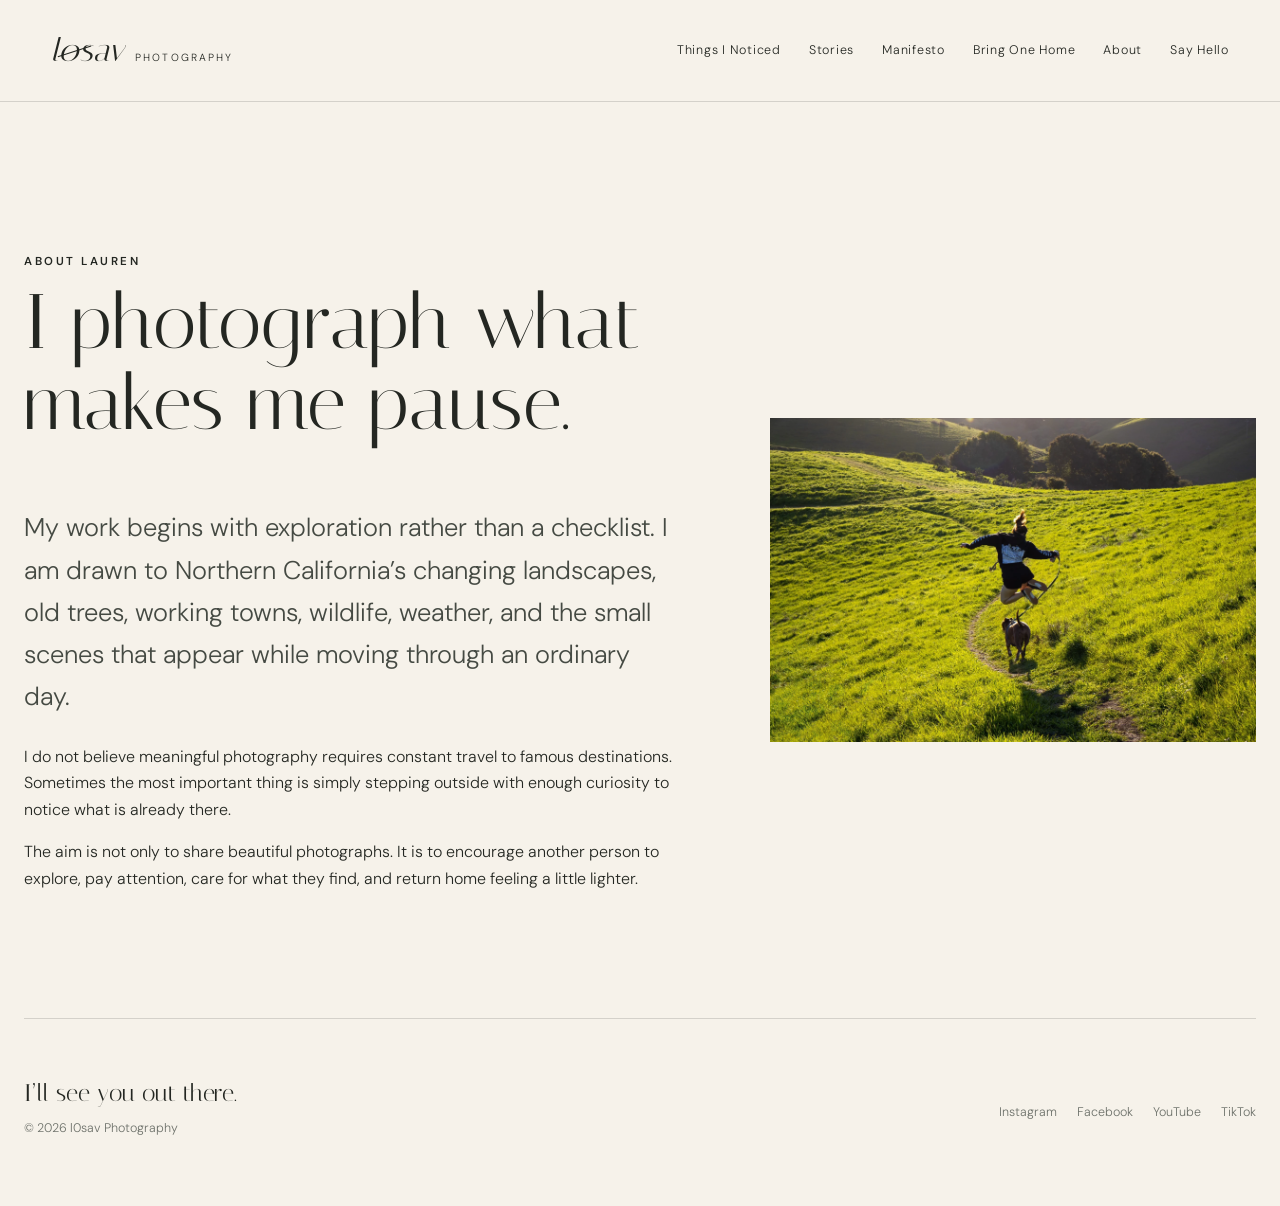
==== commit d7fc2ed0: "refined Edition One website" ====
--- a/about.html
+++ b/about.html
@@ -12,6 +12,9 @@
   <meta property="og:type" content="website">
   <meta property="og:url" content="https://l0sav-photography.pages.dev/about.html">
   <meta property="og:image" content="https://l0sav-photography.pages.dev/assets/images/hero-fog-bridge.webp">
+  <link rel="preconnect" href="https://fonts.googleapis.com">
+  <link rel="preconnect" href="https://fonts.gstatic.com" crossorigin>
+  <link href="https://fonts.googleapis.com/css2?family=DM+Sans:wght@300;400;500;600&family=Italiana&display=swap" rel="stylesheet">
   <link rel="stylesheet" href="assets/style.css">
   <!-- Google tag (gtag.js) -->
 <script async src="https://www.googletagmanager.com/gtag/js?id=G-Z0NKE904WG"></script>
@@ -24,6 +27,7 @@
   <script defer src="assets/site.js"></script>
 </head>
 <body>
+<a class="skip-link" href="#main-content">Skip to content</a>
 
 <header class="site-header" data-header>
   <a class="brand" href="index.html" aria-label="l0sav Photography home">
@@ -43,10 +47,10 @@
   </nav>
 </header>
 
-<main>
+<main id="main-content">
 <section class="about-grid section-pad">
  <div><p class="eyebrow">About Lauren</p><h1>I photograph what makes me pause.</h1><p class="lead">My work begins with exploration rather than a checklist. I am drawn to Northern California’s changing landscapes, old trees, working towns, wildlife, weather, and the small scenes that appear while moving through an ordinary day.</p><p>I do not believe meaningful photography requires constant travel to famous destinations. Sometimes the most important thing is simply stepping outside with enough curiosity to notice what is already there.</p><p>The aim is not only to share beautiful photographs. It is to encourage another person to explore, pay attention, care for what they find, and return home feeling a little lighter.</p></div>
- <img src="assets/images/jumping-hills.webp" alt="A person joyfully jumping on a sunlit green trail with a dog">
+ <img loading="lazy" decoding="async" src="assets/images/jumping-hills.webp" alt="A person joyfully jumping on a sunlit green trail with a dog">
 </section>
 </main>
 
--- a/assets/style.css
+++ b/assets/style.css
@@ -1,12 +1,26 @@
-
-@import url('https://fonts.googleapis.com/css2?family=DM+Sans:wght@300;400;500;600&family=Italiana&display=swap');
 
 :root{--paper:#f6f2ea;--ink:#242722;--muted:#6d716a;--line:rgba(36,39,34,.16);--max:1380px}
-*{box-sizing:border-box}html{scroll-behavior:smooth}body{margin:0;background:var(--paper);color:var(--ink);font-family:"DM Sans",sans-serif;font-weight:300;line-height:1.65}img{display:block;width:100%}a{color:inherit;text-decoration:none}h1,h2,h3,p{margin-top:0}h1,h2,h3{font-family:"Italiana",serif;font-weight:400;line-height:1.05}h1{font-size:clamp(3.4rem,8vw,8rem)}h2{font-size:clamp(2.3rem,5vw,5rem)}h3{font-size:clamp(1.5rem,2.5vw,2.5rem)}.section-pad{width:min(var(--max),calc(100% - 48px));margin:auto;padding:110px 0}.eyebrow,.arrival{font-size:.72rem;font-weight:600;letter-spacing:.22em;text-transform:uppercase}.lead{font-size:clamp(1.25rem,2vw,1.75rem);max-width:850px;color:#454a43}.site-header{position:fixed;z-index:30;top:0;left:0;width:100%;display:flex;align-items:center;justify-content:space-between;padding:24px 4vw;color:#fff;transition:.3s}.site-header.scrolled,.site-header.menu-open{background:rgba(246,242,234,.96);color:var(--ink);box-shadow:0 1px 0 var(--line);backdrop-filter:blur(12px)}body:not(.home) .site-header{position:sticky;background:var(--paper);color:var(--ink);border-bottom:1px solid var(--line)}.brand{display:flex;align-items:baseline;gap:12px}.brand-mark{font-family:"Italiana",serif;font-size:2rem;font-style:italic}.zero{text-decoration:line-through;text-decoration-thickness:1px}.brand-sub{font-size:.65rem;letter-spacing:.2em;text-transform:uppercase}.site-nav{display:flex;gap:28px;font-size:.78rem;letter-spacing:.06em}.site-nav a{position:relative}.site-nav a:after{content:"";position:absolute;left:0;right:100%;bottom:-6px;height:1px;background:currentColor;transition:.25s}.site-nav a:hover:after{right:0}.menu-button{display:none;border:0;background:none;color:inherit;width:40px;height:40px;padding:8px}.menu-button span{display:block;height:1px;background:currentColor;margin:8px 0}.hero{position:relative;height:100svh;min-height:700px;overflow:hidden;color:#fff}.hero>img{height:100%;object-fit:cover}.hero-shade{position:absolute;inset:0;background:linear-gradient(90deg,rgba(10,16,19,.62),rgba(10,16,19,.1) 62%,rgba(10,16,19,.22))}.hero-copy{position:absolute;left:6vw;bottom:9vh;max-width:980px}.hero-copy h1{font-size:clamp(3.2rem,7vw,7.2rem);margin:20px 0 40px}.hero-copy h1 span{display:block}.hero-copy h1 span+span{margin-left:8vw;font-style:italic}.text-link{display:inline-flex;gap:18px;align-items:center;border-bottom:1px solid;padding-bottom:8px;font-size:.82rem;letter-spacing:.08em}.intro{text-align:center}.intro h2{max-width:1000px;margin:0 auto 30px}.intro .lead{margin:auto}.feature-grid{display:grid;grid-template-columns:1fr 1fr;gap:36px}.feature-card{background:#fff;overflow:hidden}.feature-card img{height:570px;object-fit:cover;transition:transform .7s cubic-bezier(.2,.7,.2,1)}.feature-card:hover img{transform:scale(1.045)}.feature-card div{padding:36px}.feature-card h3{margin:8px 0 12px}.wide-story{display:grid;grid-template-columns:1.2fr .8fr;min-height:760px;background:#ded8cc}.wide-story>img{height:100%;object-fit:cover}.wide-story-copy{padding:8vw 6vw;align-self:center}.wide-story-copy h2{font-size:clamp(2.4rem,4.5vw,5rem)}.closing-note{text-align:center}.closing-note p{max-width:720px;margin:20px auto}.page-intro{padding-top:150px;padding-bottom:50px}.page-intro h1{margin:10px 0 25px}.gallery{columns:3 320px;column-gap:28px;padding-top:40px}.gallery-item{break-inside:avoid;margin:0 0 42px;cursor:zoom-in}.gallery-item img{transition:transform .5s,filter .5s}.gallery-item:hover img{transform:scale(1.025);filter:brightness(1.03)}.gallery-item figcaption{padding:18px 4px}.gallery-item h3{font-size:1.7rem;margin-bottom:5px}.gallery-item p{color:var(--muted)}.lightbox{position:fixed;z-index:60;inset:0;background:rgba(14,15,13,.94);display:none;place-items:center;padding:45px;color:#fff}.lightbox.open{display:grid}.lightbox img{max-width:90vw;max-height:82vh;width:auto}.lightbox button{position:absolute;right:25px;top:16px;border:0;background:none;color:#fff;font-size:3rem}.lightbox-caption{margin-top:14px}.stories{padding-top:40px}.story{display:grid;grid-template-columns:1.2fr .8fr;gap:7vw;align-items:center;padding:80px 0;border-top:1px solid var(--line)}.story:nth-child(even){grid-template-columns:.8fr 1.2fr}.story:nth-child(even) img{order:2}.story img{max-height:720px;object-fit:cover}.story h2{font-size:clamp(2.6rem,5vw,5rem);margin:10px 0 25px}.manifesto-hero{position:relative;height:72vh;min-height:560px;color:#fff}.manifesto-hero img{height:100%;object-fit:cover;filter:brightness(.62)}.manifesto-hero div{position:absolute;left:7vw;bottom:9vh;max-width:850px}.manifesto-copy{max-width:1000px}.manifesto-copy ol{list-style:none;padding:0;margin:80px 0}.manifesto-copy li{padding:45px 0;border-top:1px solid var(--line)}.manifesto-copy li h2{font-size:clamp(2rem,4vw,4rem)}blockquote{font-family:"Italiana",serif;font-size:clamp(2.2rem,4vw,4.5rem);line-height:1.2;margin:100px 0;padding-left:35px;border-left:1px solid}.signature{font-family:"Italiana",serif;font-size:2rem}.print-feature,.about-grid,.contact-wrap{display:grid;grid-template-columns:1.15fr .85fr;gap:7vw;align-items:center}.print-feature img,.about-grid img,.contact-wrap img{max-height:760px;object-fit:cover}.button{display:inline-block;margin-top:20px;border:1px solid;padding:13px 20px;font-size:.8rem;letter-spacing:.08em}.print-row{display:grid;grid-template-columns:repeat(3,1fr);gap:24px}.print-row img{height:460px;object-fit:cover}.about-grid,.contact-wrap{padding-top:150px}.about-grid h1,.contact-wrap h1{font-size:clamp(3.3rem,6vw,6.7rem)}.email-link{display:inline-block;margin-top:20px;font-size:clamp(1.1rem,2vw,1.7rem);border-bottom:1px solid}.site-footer{border-top:1px solid var(--line);width:min(var(--max),calc(100% - 48px));margin:auto;padding:55px 0;display:flex;justify-content:space-between;gap:30px;color:var(--muted);font-size:.78rem}.footer-signoff{font-family:"Italiana",serif;color:var(--ink);font-size:1.5rem;margin-bottom:4px}.socials{display:flex;gap:20px;align-items:center}.reveal{opacity:0;transform:translateY(28px);transition:opacity .8s,transform .8s}.reveal.visible{opacity:1;transform:none}
+*{box-sizing:border-box}html{scroll-behavior:smooth}body{margin:0;background:var(--paper);color:var(--ink);font-family:"DM Sans",sans-serif;font-weight:300;line-height:1.65}img{display:block;width:100%}a{color:inherit;text-decoration:none}h1,h2,h3,p{margin-top:0}h1,h2,h3{font-family:"Italiana",serif;font-weight:400;line-height:1.05}h1{font-size:clamp(3.4rem,8vw,8rem)}h2{font-size:clamp(2.3rem,5vw,5rem)}h3{font-size:clamp(1.5rem,2.5vw,2.5rem)}.section-pad{width:min(var(--max),calc(100% - 48px));margin:auto;padding:110px 0}.eyebrow,.arrival{font-size:.72rem;font-weight:600;letter-spacing:.22em;text-transform:uppercase}.lead{font-size:clamp(1.25rem,2vw,1.75rem);max-width:850px;color:#454a43}.site-header{position:fixed;z-index:30;top:0;left:0;width:100%;display:flex;align-items:center;justify-content:space-between;padding:24px 4vw;color:#fff;transition:.3s}.site-header.scrolled,.site-header.menu-open{background:rgba(246,242,234,.96);color:var(--ink);box-shadow:0 1px 0 var(--line);backdrop-filter:blur(12px)}body:not(.home) .site-header{position:sticky;background:var(--paper);color:var(--ink);border-bottom:1px solid var(--line)}.brand{display:flex;align-items:baseline;gap:12px}.brand-mark{font-family:"Italiana",serif;font-size:2rem;font-style:italic}.zero{position:relative;display:inline-block;text-decoration:none}.zero::after{content:"";position:absolute;left:-.05em;top:52%;width:1.08em;height:1px;background:currentColor;transform:rotate(-18deg);transform-origin:center}.brand-sub{font-size:.65rem;letter-spacing:.2em;text-transform:uppercase}.site-nav{display:flex;gap:28px;font-size:.78rem;letter-spacing:.06em}.site-nav a{position:relative}.site-nav a:after{content:"";position:absolute;left:0;right:100%;bottom:-6px;height:1px;background:currentColor;transition:.25s}.site-nav a:hover:after{right:0}.menu-button{display:none;border:0;background:none;color:inherit;width:40px;height:40px;padding:8px}.menu-button span{display:block;height:1px;background:currentColor;margin:8px 0}.hero{position:relative;height:100svh;min-height:700px;overflow:hidden;color:#fff}.hero>img{height:100%;object-fit:cover}.hero-shade{position:absolute;inset:0;background:linear-gradient(90deg,rgba(10,16,19,.50),rgba(10,16,19,.06) 62%,rgba(10,16,19,.16))}.hero-copy{position:absolute;left:6vw;bottom:8vh;max-width:min(980px,88vw)}.hero-copy h1{font-size:clamp(3.05rem,6.7vw,7rem);margin:18px 0 38px;letter-spacing:-.018em}.hero-copy h1 span{display:block}.hero-copy h1 span+span{margin-left:7vw;margin-top:.08em;font-style:italic}.text-link{display:inline-flex;gap:18px;align-items:center;border-bottom:1px solid;padding-bottom:8px;font-size:.82rem;letter-spacing:.08em}.intro{text-align:center}.intro h2{max-width:1000px;margin:0 auto 30px}.intro .lead{margin:auto}.feature-grid{display:grid;grid-template-columns:1fr 1fr;gap:36px}.feature-card{background:#fff;overflow:hidden}.feature-card img{height:570px;object-fit:cover;transition:transform .7s cubic-bezier(.2,.7,.2,1)}.feature-card:hover img{transform:scale(1.045)}.feature-card div{padding:36px}.feature-card h3{margin:8px 0 12px}.wide-story{display:grid;grid-template-columns:1.2fr .8fr;min-height:760px;background:#ded8cc}.wide-story>img{height:100%;object-fit:cover}.wide-story-copy{padding:8vw 6vw;align-self:center}.wide-story-copy h2{font-size:clamp(2.4rem,4.5vw,5rem)}.closing-note{text-align:center}.closing-note p{max-width:720px;margin:20px auto}.page-intro{padding-top:150px;padding-bottom:50px}.page-intro h1{margin:10px 0 25px}.gallery{columns:3 320px;column-gap:28px;padding-top:40px}.gallery-item{break-inside:avoid;margin:0 0 42px;cursor:zoom-in}.gallery-item img{transition:transform .5s,filter .5s}.gallery-item:hover img{transform:scale(1.025);filter:brightness(1.03)}.gallery-item figcaption{padding:18px 4px}.gallery-item h3{font-size:1.7rem;margin-bottom:5px}.gallery-item p{color:var(--muted)}.lightbox{position:fixed;z-index:60;inset:0;background:rgba(14,15,13,.94);display:none;place-items:center;padding:45px;color:#fff}.lightbox.open{display:grid}.lightbox img{max-width:90vw;max-height:82vh;width:auto}.lightbox button{position:absolute;right:25px;top:16px;border:0;background:none;color:#fff;font-size:3rem}.lightbox-caption{margin-top:14px}.stories{padding-top:40px}.story{display:grid;grid-template-columns:1.2fr .8fr;gap:7vw;align-items:center;padding:80px 0;border-top:1px solid var(--line)}.story:nth-child(even){grid-template-columns:.8fr 1.2fr}.story:nth-child(even) img{order:2}.story img{max-height:720px;object-fit:cover}.story h2{font-size:clamp(2.6rem,5vw,5rem);margin:10px 0 25px}.manifesto-hero{position:relative;height:72vh;min-height:560px;color:#fff}.manifesto-hero img{height:100%;object-fit:cover;filter:brightness(.62)}.manifesto-hero div{position:absolute;left:7vw;bottom:9vh;max-width:850px}.manifesto-copy{max-width:1000px}.manifesto-copy ol{list-style:none;padding:0;margin:80px 0}.manifesto-copy li{padding:45px 0;border-top:1px solid var(--line)}.manifesto-copy li h2{font-size:clamp(2rem,4vw,4rem)}blockquote{font-family:"Italiana",serif;font-size:clamp(2.2rem,4vw,4.5rem);line-height:1.2;margin:100px 0;padding-left:35px;border-left:1px solid}.signature{font-family:"Italiana",serif;font-size:2rem}.print-feature,.about-grid,.contact-wrap{display:grid;grid-template-columns:1.15fr .85fr;gap:7vw;align-items:center}.print-feature img,.about-grid img,.contact-wrap img{max-height:760px;object-fit:cover}.button{display:inline-block;margin-top:20px;border:1px solid;padding:13px 20px;font-size:.8rem;letter-spacing:.08em}.print-row{display:grid;grid-template-columns:repeat(3,1fr);gap:24px}.print-row img{height:460px;object-fit:cover}.about-grid,.contact-wrap{padding-top:150px}.about-grid h1,.contact-wrap h1{font-size:clamp(3.3rem,6vw,6.7rem)}.email-link{display:inline-block;margin-top:20px;font-size:clamp(1.1rem,2vw,1.7rem);border-bottom:1px solid}.site-footer{border-top:1px solid var(--line);width:min(var(--max),calc(100% - 48px));margin:auto;padding:55px 0;display:flex;justify-content:space-between;gap:30px;color:var(--muted);font-size:.78rem}.footer-signoff{font-family:"Italiana",serif;color:var(--ink);font-size:1.5rem;margin-bottom:4px}.socials{display:flex;gap:20px;align-items:center}.reveal{opacity:0;transform:translateY(28px);transition:opacity .8s,transform .8s}.reveal.visible{opacity:1;transform:none}
 
-@media(max-width:900px){
+@media(max-width:980px){
  .site-header{padding:18px 22px}.menu-button{display:block;z-index:2}.site-nav{position:fixed;inset:0;background:var(--paper);color:var(--ink);display:flex;flex-direction:column;justify-content:center;padding:70px 12vw;gap:20px;transform:translateX(100%);transition:.35s;font-family:"Italiana",serif;font-size:clamp(2rem,8vw,3.5rem)}.site-nav.open{transform:none}.feature-grid,.wide-story,.story,.story:nth-child(even),.print-feature,.about-grid,.contact-wrap{grid-template-columns:1fr}.story:nth-child(even) img{order:0}.wide-story>img{min-height:550px}.feature-card img{height:450px}.print-row{grid-template-columns:1fr}.print-row img{height:auto}.socials{flex-wrap:wrap}.hero-copy h1 span+span{margin-left:0}.hero{min-height:650px}.gallery{columns:2 260px}
 }
 @media(max-width:600px){
  .section-pad{width:min(100% - 30px, var(--max));padding:75px 0}.brand-sub{display:none}.hero-copy{left:24px;right:24px;bottom:8vh}.hero-copy h1{font-size:clamp(2.8rem,14vw,4.3rem)}.gallery{columns:1}.feature-card img{height:380px}.wide-story>img{min-height:420px}.site-footer{width:calc(100% - 30px);flex-direction:column}.story{padding:50px 0}.page-intro,.about-grid,.contact-wrap{padding-top:90px}.lightbox{padding:20px}
 }
+
+
+/* Edition One refinement pass */
+.skip-link{position:fixed;z-index:100;left:18px;top:12px;padding:10px 14px;background:var(--ink);color:#fff;transform:translateY(-160%);transition:transform .2s}.skip-link:focus{transform:none}
+:focus-visible{outline:2px solid currentColor;outline-offset:5px}
+.menu-button:focus-visible{outline-offset:2px}
+.hero-copy .arrival{max-width:34rem}
+.site-header.scrolled{padding-top:17px;padding-bottom:17px}
+.site-header,.site-nav,.brand-mark,.hero-copy h1{text-rendering:optimizeLegibility}
+.feature-card,.gallery-item,.story img,.print-row img{content-visibility:auto;contain-intrinsic-size:700px}
+.gallery-item{overflow:hidden}.gallery-item figcaption{background:var(--paper);position:relative;z-index:1}
+.story p,.wide-story-copy p,.manifesto-copy p,.about-grid p,.contact-wrap p{max-width:64ch}
+.lightbox-caption{font-family:"Italiana",serif;font-size:1.35rem}
+@media (prefers-reduced-motion: reduce){html{scroll-behavior:auto}*,*::before,*::after{animation-duration:.01ms!important;animation-iteration-count:1!important;transition-duration:.01ms!important;scroll-behavior:auto!important}.reveal{opacity:1;transform:none}}
+@media(max-width:980px){.hero-copy h1 span+span{margin-left:0}.site-nav a{width:max-content}.site-nav a:after{display:none}}
+@media(max-width:600px){.hero-copy{left:22px;right:22px;bottom:7vh}.hero-copy h1{font-size:clamp(2.65rem,13vw,4.1rem);line-height:1.02}.hero-copy .arrival{font-size:.64rem;letter-spacing:.18em}.hero-shade{background:linear-gradient(90deg,rgba(10,16,19,.54),rgba(10,16,19,.14))}}
